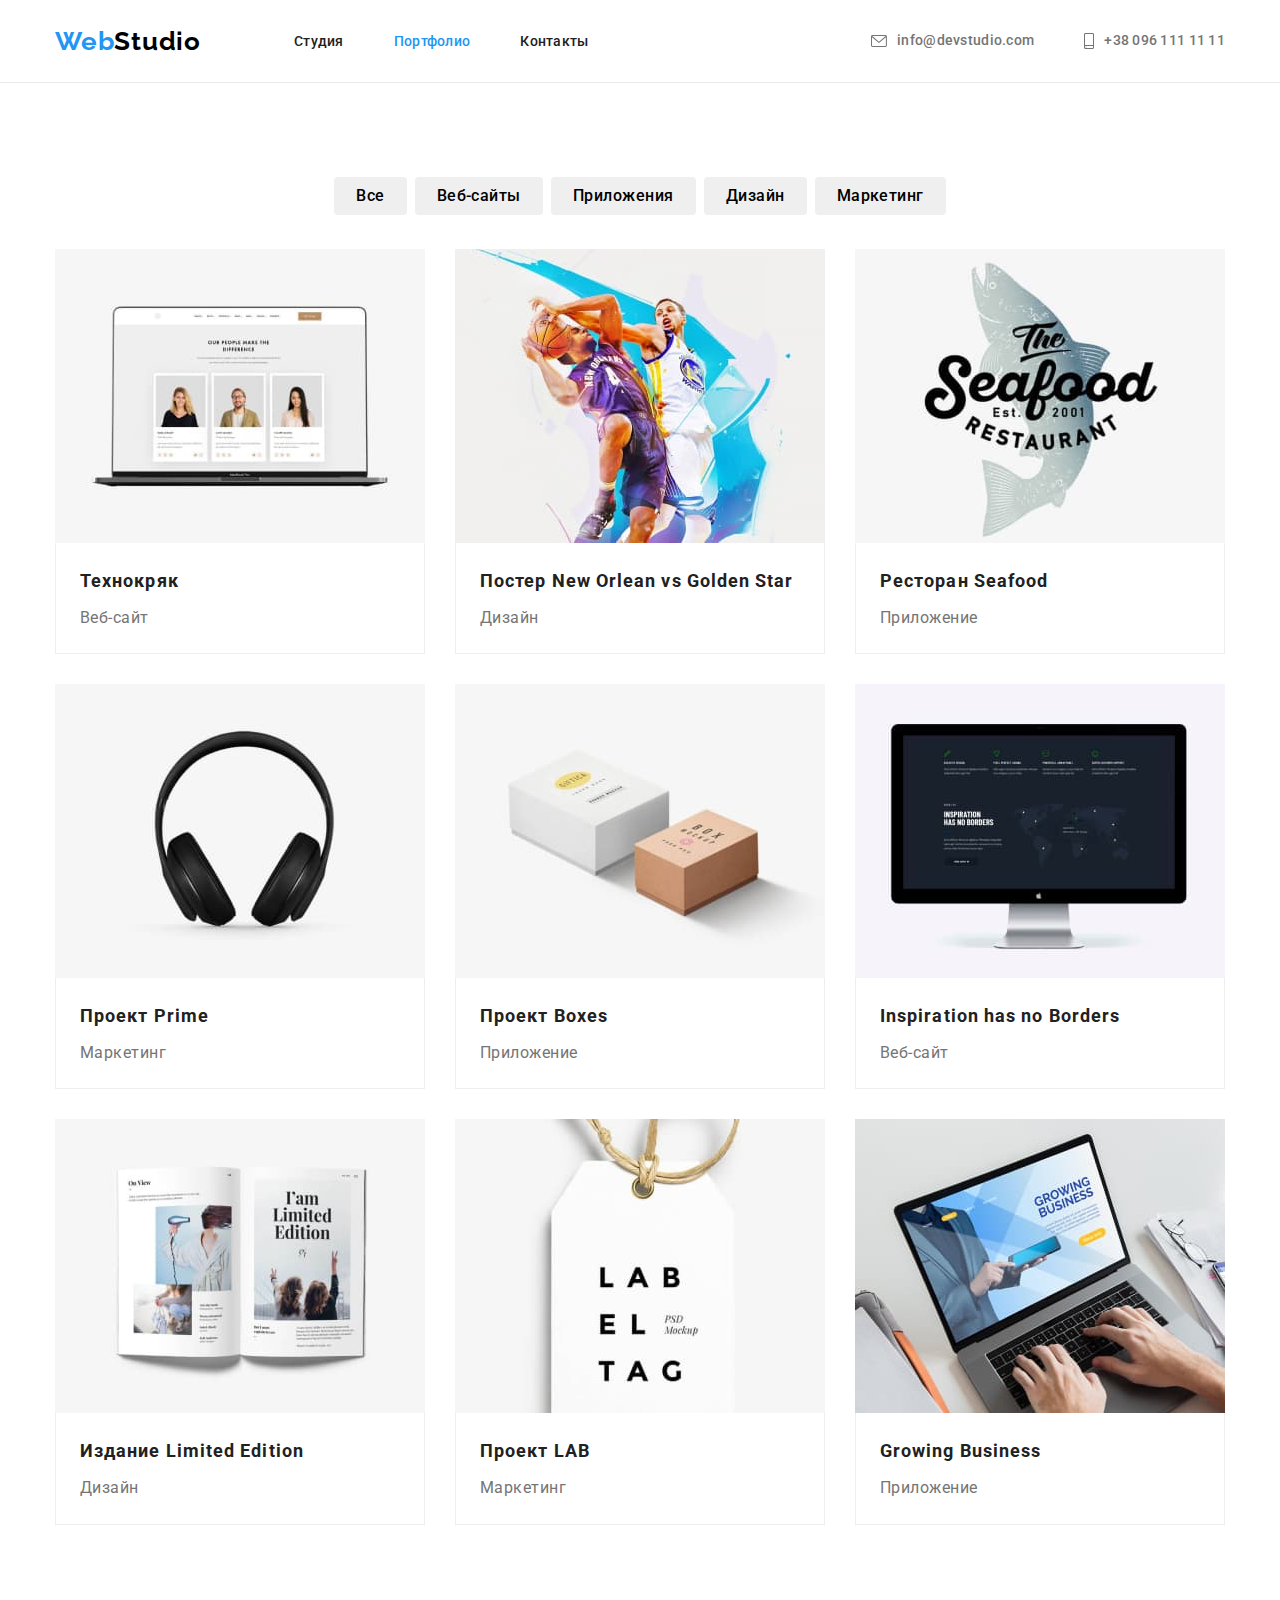
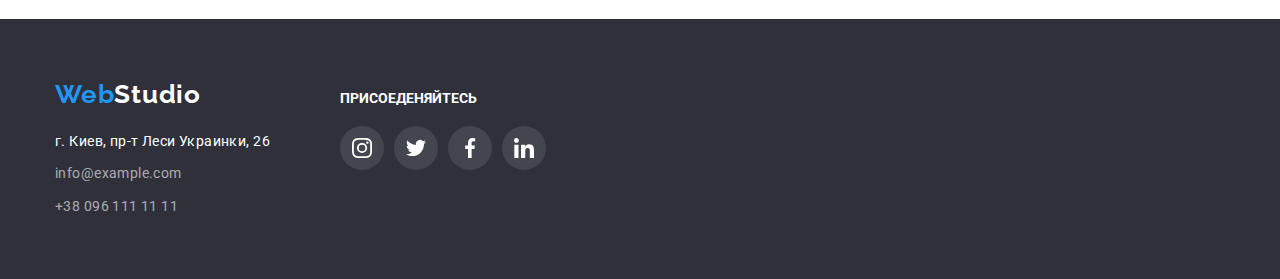
==== portfolio.html @ 79bbf976 "Add files via upload" ====
<!DOCTYPE html>
<html lang="ru">
  <head>
    <meta charset="UTF-8" />
    <meta http-equiv="X-UA-Compatible" content="IE=edge" />
    <meta name="viewport" content="width=device-width, initial-scale=1.0" />
    <title>Портфолио</title>
    <link rel="preconnect" href="https://fonts.googleapis.com" />
    <link rel="preconnect" href="https://fonts.gstatic.com" crossorigin />
    <link
      href="https://fonts.googleapis.com/css2?family=Raleway:wght@700&family=Roboto:wght@400;500;700;900&display=swap"
      rel="stylesheet"
    />
    <link
      rel="stylesheet"
      href="https://cdn.jsdelivr.net/npm/modern-normalize@1.1.0/modern-normalize.min.css"
    />
    <link rel="stylesheet" href="./css/styles.css" />
  </head>
  <body>
    <header class="header">
      <div class="section-nav container">
        <a class="logo logo-top link" href="index.html"
          ><span class="logo-web">Web</span>Studio</a
        >
        <nav class="header-nav accent-effect">
          <ul class="header-list list">
            <li class="header-item">
              <a href="index.html" class="link-header link">Студия</a>
            </li>
            <li class="header-item">
              <a href="portfolio.html" class="link-header current link"
                >Портфолио</a
              >
            </li>
            <li class="header-item">
              <a href="" class="link-header link">Контакты</a>
            </li>
          </ul>
        </nav>
        <ul class="list accent-effect list-contacts-top">
          <li class="contacts-item">
            <a
              href="mailto:info@devstudio.com"
              class="contacts contacts-top link"
            >
              <svg width="16px" height="12px" class="icon-envelope">
                <use href="./images/icons.svg#icon-envelope"></use>
              </svg>
              info@devstudio.com</a
            >
          </li>
          <li class="contacts-item">
            <a href="tel:+380961111111" class="contacts contacts-top link">
              <svg width="10px" height="16px" class="icon-smartphone">
                <use href="./images/icons.svg#icon-smartphone"></use>
              </svg>
              +38 096 111 11 11</a
            >
          </li>
        </ul>
      </div>
    </header>
    <main>
      <!-- Портфолио -->
      <section class="portfolio section">
        <div class="Portfolio-container container">
          <h2 hidden class="visually-hidden">Портфолио</h2>
          <ul class="portfolio-button-list list">
            <li class="portfolio-button-item">
              <button class="button portfolio-button" type="button">Все</button>
            </li>
            <li class="portfolio-button-item">
              <button class="button portfolio-button" type="button">
                Веб-сайты
              </button>
            </li>
            <li class="portfolio-button-item">
              <button class="button portfolio-button" type="button">
                Приложения
              </button>
            </li>
            <li class="portfolio-button-item">
              <button class="button portfolio-button" type="button">
                Дизайн
              </button>
            </li>
            <li class="portfolio-button-item">
              <button class="button portfolio-button" type="button">
                Маркетинг
              </button>
            </li>
          </ul>
          <ul class="list portfolio-list-content">
            <li class="portfolio-item">
              <a class="link" href="">
                <img
                  class="porfolio-img"
                  src="images/img.jpg"
                  alt="Компьютер"
                  width="370"
                  height="294"
                />
                <div class="cards-content">
                  <h2 class="name-products-title">Технокряк</h2>
                  <p class="text products">Веб-сайт</p>
                </div>
              </a>
            </li>
            <li class="portfolio-item">
              <a class="link" href="">
                <img
                  class="porfolio-img"
                  src="images/img(1).jpg"
                  alt="Два баскетболиста"
                  width="370"
                  height="294"
                />
                <div class="cards-content">
                  <h2 class="name-products-title">
                    Постер New Orlean vs Golden Star
                  </h2>
                  <p class="text products">Дизайн</p>
                </div>
              </a>
            </li>
            <li class="portfolio-item">
              <a class="link" href="">
                <img
                  class="porfolio-img"
                  src="images/img(2).jpg"
                  alt="Логотип рыба"
                  width="370"
                  height="294"
                />
                <div class="cards-content">
                  <h2 class="name-products-title">Ресторан Seafood</h2>
                  <p class="text products">Приложение</p>
                </div>
              </a>
            </li>
            <li class="portfolio-item">
              <a class="link" href="">
                <img
                  class="porfolio-img"
                  src="images/img(3).jpg"
                  alt="Наушники"
                  width="370"
                  height="294"
                />
                <div class="cards-content">
                  <h2 class="name-products-title">Проект Prime</h2>
                  <p class="text products">Маркетинг</p>
                </div>
              </a>
            </li>
            <li class="portfolio-item">
              <a class="link" href="">
                <img
                  class="porfolio-img"
                  src="images/img(4).jpg"
                  alt="Коробки"
                  width="370"
                  height="294"
                />
                <div class="cards-content">
                  <h2 class="name-products-title">Проект Boxes</h2>
                  <p class="text products">Приложение</p>
                </div>
              </a>
            </li>
            <li class="portfolio-item">
              <a class="link" href="">
                <img
                  class="porfolio-img"
                  src="images/img(5).jpg"
                  alt="Монитор"
                  width="370"
                  height="294"
                />
                <div class="cards-content">
                  <h2 class="name-products-title">
                    Inspiration has no Borders
                  </h2>
                  <p class="text products">Веб-сайт</p>
                </div>
              </a>
            </li>
            <li class="portfolio-item">
              <a class="link" href="">
                <img
                  class="porfolio-img"
                  src="images/img(6).jpg"
                  alt="Книга"
                  width="370"
                  height="294"
                />
                <div class="cards-content">
                  <h2 class="name-products-title">Издание Limited Edition</h2>
                  <p class="text products">Дизайн</p>
                </div>
              </a>
            </li>
            <li class="portfolio-item">
              <a class="link" href="">
                <img
                  class="porfolio-img"
                  src="images/img(7).jpg"
                  alt="Бирка"
                  width="370"
                  height="294"
                />
                <div class="cards-content">
                  <h2 class="name-products-title">Проект LAB</h2>
                  <p class="text products">Маркетинг</p>
                </div>
              </a>
            </li>
            <li class="portfolio-item">
              <a class="link" href="">
                <img
                  class="porfolio-img"
                  src="images/img(8).jpg"
                  alt="Человер работает за комьютером"
                  width="370"
                  height="294"
                />
                <div class="cards-content">
                  <h2 class="name-products-title">Growing Business</h2>
                  <p class="text products">Приложение</p>
                </div>
              </a>
            </li>
          </ul>
        </div>
      </section>
    </main>
    <!--Подвал-->
    <footer class="footer">
      <div class="container">
        <div class="section-footer">
          <a class="logo logo-bot link" href="index.html"
            ><span class="logo-web">Web</span>Studio</a
          >
          <address>
            <p class="city-address">г. Киев, пр-т Леси Украинки, 26</p>
            <ul class="list accent-effect">
              <li>
                <a
                  href="mailto:info@devstudio.com"
                  class="contacts contacts-bot link"
                  >info@example.com</a
                >
              </li>
              <li>
                <a href="tel:+380961111111" class="contacts contacts-bot link"
                  >+38 096 111 11 11</a
                >
              </li>
            </ul>
          </address>
        </div>
        <div class="section-social">
          <h3 class="title-social">Присоеденяйтесь</h3>
          <div>
            <ul class="list-social">
              <li class="item-social">
                <a class="link-social">
                  <svg width="20" height="20">
                    <use href="./images/icons.svg#icon-instagram"></use>
                  </svg>
                </a>
              </li>
              <li class="item-social">
                <a class="link-social">
                  <svg width="20" height="20">
                    <use href="./images/icons.svg#icon-twitter-1-1"></use>
                  </svg>
                </a>
              </li>
              <li class="item-social">
                <a class="link-social">
                  <svg width="20" height="20">
                    <use href="./images/icons.svg#icon-facebook"></use>
                  </svg>
                </a>
              </li>
              <li class="item-social">
                <a class="link-social">
                  <svg width="20" height="20">
                    <use href="./images/icons.svg#icon-linkedin"></use>
                  </svg>
                </a>
              </li>
            </ul>
          </div>
        </div>
      </div>
    </footer>
  </body>
</html>
---- css/styles.css ----
/* цвет основного текста #212121; */
/* цвет второстепенного текста  #757575; */
/* акцент цвет  #2196F3*/
/* белий цвет #FFFFFF */
/* цвет сылок подвала color rgba(255, 255, 255, 0.6); */
/* цвет фона вторичный background: #F5F4FA; */
/* Цвет подвала background: #2F303A; */
:root {
  --primery-text-color: #212121;
  --secondary-text-color: #757575;
  --main-light-color-text: #ffffff;
  --accent-color: #2196f3;
  /* Цвет подвала background: #2F303A; */
  --secondary-background-color: #2f303a;
  --color-contacts-bot: rgba(255, 255, 255, 0.6);
  --color-logo-dark: #000000;
  --color-hero-bt-hover: #188ce8;
  --color-secondary-icon: #afb1b8;
}

body {
  background: var(--main-light-color-text);
  color: var(--primery-text-color);
  font-family: "Roboto", sans-serif;
  font-size: 16px;
  font-style: normal;
}
p,
h1,
h2,
h3,
h4,
h5,
h6 {
  margin-top: 0px;
  margin-bottom: 0px;
}
ul {
  padding-left: 0px;
  margin-top: 0px;
  margin-bottom: 0px;
}

.button {
  cursor: pointer;
  font-family: inherit;
  border: none;
}

.curent-button {
  color: var(--main-light-color-text);
  background-color: var(--accent-color);
}

.accent-effect .link:hover,
.accent-effect .link:focus {
  color: var(--accent-color);
  fill: var(--accent-color);
}
.section {
  padding-top: 94px;
  padding-bottom: 94px;
}

/*-------------------------------- Сбрасывает маркеры со списков и подчёркивания ссылок*/
.list {
  list-style: none;
}
.link {
  text-decoration: none;
}

/* -----------------------------------------Контакты */
.contacts {
  text-decoration: none;
}
.contacts-top {
  color: var(--secondary-text-color);
  font-weight: 500;
  font-size: 14px;
  line-height: 1.14;
  letter-spacing: 0.02em;
  display: flex;
  align-items: center;
}

.contacts-bot {
  color: var(--color-contacts-bot);
  font-size: 14px;
  line-height: 1.7;
  letter-spacing: 0.03em;
  font-style: normal;

  margin-top: 9px;
  display: block;
}

.list-contacts-top {
  display: flex;
  padding-left: 0px;
  margin-left: auto;
  align-items: center;
}

.list-contacts-top .contacts-item + .contacts-item {
  margin-left: 50px;
}
/* иконка */
.icon-envelope {
  margin-right: 10px;
  fill: currentColor;
}
.icon-envelope:hover,
.icon-envelope:focus {
  fill: var(--accent-color);
}
.contacts-item {
  display: flex;
  align-items: center;
}

.icon-smartphone {
  margin-right: 10px;
  fill: currentColor;
}

/* -------------------------------------- -------навигация Шапки */

.link-header {
  color: inherit;
  font-weight: 500;
  font-size: 14px;
  line-height: 1.14;
  letter-spacing: 0.02em;
}

.container {
  width: 1200px;
  padding-left: 15px;
  padding-right: 15px;
  margin-left: auto;
  margin-right: auto;
}
.header-list {
  display: flex;
  margin-top: 32px;
  margin-bottom: 32px;
}
.header-item:not(:last-child) {
  margin-right: 50px;
}
.section-nav {
  display: flex;
  align-items: center;
}
.header-nav {
  margin-left: 93px;
}
.header {
  border-bottom: 1px solid #ececec;
}
/*--------------------------------------------------hero */
.hero {
  background-color: var(--secondary-background-color);

  text-align: center;
  justify-content: center;
  align-items: center;

  max-width: 1600px;
  padding: 200px 0;
  margin-left: auto;
  margin-right: auto;

  background-image: linear-gradient(
      to right,
      rgba(47, 48, 58, 0.4),
      rgba(47, 48, 58, 0.4)
    ),
    url(../images/bg-hero.jpg);
  background-size: cover;
  background-position: center;
  background-repeat: no-repeat;
}

.hero-title {
  color: var(--main-light-color-text);
  font-weight: 900;
  font-size: 44px;
  line-height: 1.4;
  text-align: center;
  letter-spacing: 0.06em;
  text-transform: uppercase;

  width: 696px;
  height: 120px;
  margin-bottom: 30px;
  margin-right: auto;
  margin-left: auto;
}
.hero-bt {
  font-weight: 700;
  font-size: 16px;
  line-height: 1.87;
  align-items: center;
  text-align: center;
  letter-spacing: 0.06em;
  background-color: var(--accent-color);
  color: var(--main-light-color-text);

  padding-left: 32px;
  padding-right: 32px;
  padding-top: 10px;
  padding-bottom: 10px;
  border-radius: 4px;

  box-shadow: 0px 4px 4px rgba(0, 0, 0, 0.15);
  border-radius: 4px;
}
.hero-section {
}
.current {
  color: var(--accent-color);
}

.hero-bt:hover,
.hero-bt:focus {
  color: var(--main-light-color-text);
  background-color: var(--color-hero-bt-hover);
}

/*----------------------------------------------- Преимущества */

.benefits {
  font-size: 14px;
  line-height: 1.14;
  letter-spacing: 0.03em;
  margin-left: auto;
  margin-right: auto;
}

.hero + .benefits {
  padding-bottom: 0px;
}

.benefits-text {
  font-size: 14px;
  line-height: 1.71;
}

.benefits-list {
  display: flex;
}
.benefits-item {
  width: 270px;
}
.benefits-item:not(:last-child) {
  margin-right: 30px;
}
.benefits-title {
  margin-bottom: 10px;
}
.section-benefits-icon {
  background-color: #f5f4fa;
  margin-bottom: 30px;
  border-radius: 4px;
  height: 120px;
  display: flex;
  justify-content: center;
  align-items: center;
}

/*---------------------------------------------- Чем мы занимаемся */
.aboutus {
  margin-left: auto;
  margin-right: auto;
}

.aboutus-title {
  font-weight: 700;
  font-size: 36px;
  line-height: 1.16;
  text-align: center;
  letter-spacing: 0.03em;
  color: var(--primery-text-color);

  margin-bottom: 50px;
}

.aboutus-list {
  display: flex;
  margin-top: 0px;
  margin-bottom: 0px;
}
.aboutus-item:not(:last-child) {
  margin-right: 30px;
}


/*---------------------------------------------- Наша команда */
.team {
  line-height: 1.18;
  letter-spacing: 0.03em;
  background-color: #f5f4fa;

  padding-top: 94px;
  margin-left: auto;
  margin-right: auto;
}

.team-list {
  display: flex;
  margin-bottom: 0px;
  margin-top: 0px;
}
.team-item:not(:last-child) {
  margin-right: 30px;
}
.team-item {
  width: 270px;
  text-align: center;

  background-color: var(--main-light-color-text);

  border-bottom-left-radius: 4px;
  border-bottom-right-radius: 4px;
  box-shadow: 0px 1px 3px rgba(0, 0, 0, 0.12), 0px 1px 1px rgba(0, 0, 0, 0.14),
    0px 2px 1px rgba(0, 0, 0, 0.2);
}

.team-title {
  font-weight: 700;
  font-size: 36px;
  line-height: 1.16;
  text-align: center;
  color: var(--primery-text-color);

  margin-bottom: 50px;
}

.name-title {
  color: var(--primery-text-color);
  font-weight: 500;
  font-size: 16px;

  margin-bottom: 10px;
}

.text-after-name {
  line-height: 1.19;
  font-size: 16px;
  margin-bottom: 16px;
}
.secondary-container-team {
  padding-top: 30px;
  padding-bottom: 30px;
}
.social-network {
  display: flex;
  justify-content: space-evenly;
}
.section-network {
  margin-left: 10px;
}
.list-network {
  list-style: none;
  display: flex;
  fill: var(--color-secondary-icon);
}
.list-network .item-icon:not(:last-child) {
  margin-right: 10px;
}


.item-icon .link-network {
  display: flex;
  width: 44px;
  height: 44px;
  align-items: center;
  justify-content: center;
  text-align: center;
}
.link-network:hover,
.link-network:focus {
  background-color: var(--accent-color);
  fill: var(--main-light-color-text);
  border-radius: 50%;
}


/*------------------------Наши клиенты-------------------- */
.section-clients {
  line-height: 1.18;
  letter-spacing: 0.03em;

  padding-top: 94px;
  margin-left: auto;
  margin-right: auto;
  margin-bottom: 94px;
}
.clients {
  display: flex;
  list-style: none;
  justify-content: center;
}
.item-clients {
  width: 170px;
  height: 92px;
  border-radius: 4px;

  fill: var(--color-secondary-icon);
  border: 1px solid var(--color-secondary-icon);
  text-align: center;
  display: flex;
  align-items: center;
  justify-content: center;
}
.clients .item-clients:not(:last-child) {
  margin-right: 30px;
}
.item-clients:hover,
.item-clients:focus {
  fill: var(--accent-color);
  border: 1px solid var(--accent-color);
}

/*--------------------------------------------Заголовки */
.benefits-title {
  font-weight: 700;
  font-size: 14px;
  line-height: 1.14;
  letter-spacing: 0.03em;
  text-transform: uppercase;
  color: var(--primery-text-color);
}
.text {
  color: var(--secondary-text-color);
  letter-spacing: 0.03em;
}

/*----------------------------------------------Логотип */
.logo {
  text-decoration: none;
  font-family: "Raleway", sans-serif;
  font-weight: 700;
  font-size: 26px;
  line-height: 1.2;
  letter-spacing: 0.03em;
}

.logo-web {
  color: var(--accent-color);
}

.logo-top {
  color: var(--color-logo-dark);
}

.logo-bot {
  color: var(--main-light-color-text);
  margin-bottom: 20px;
  display: block;
  height: 31px;
  width: 145px;
}
/* ---------------------------------------------------Подвал */

.footer {
  background-color: var(--secondary-background-color);
  color: var(--main-light-color-text);
  display: block;

  padding-bottom: 60px;
  padding-top: 60px;
  margin-left: auto;
  margin-right: auto;
}
.footer .container {
  display: flex;
  align-items: baseline;
}
.title-social {
  font-weight: 700;
  font-size: 14px;
  line-height: 16px;
  text-transform: uppercase;
  margin-bottom: 20px;

  color: var(--main-light-color-text);
}
.list-social {
  display: flex;
  list-style: none;
}

.item-social:not(:last-child) {
  margin-right: 10px;
}

.link-social:hover,
.link-social:focus {
  background: var(--accent-color);
}
.section-social {
  margin-left: 70px;
}

.link-social{
  width: 44px;
  height: 44px;
  border-radius: 50%;
  background: rgba(255, 255, 255, 0.1);

  fill: var(--main-light-color-text);
  text-align: center;
  display: flex;
  align-items: center;
  justify-content: center;

}

/*----------------------------------------------------Адресс */
.city-address {
  font-size: 14px;
  font-style: normal;
  line-height: 1.71;
  letter-spacing: 0.03em;
  color: var(--main-light-color-text);

  margin-bottom: 9px;
}

/*----------------------------------------------------Портфолио */
.visually-hidden {
  position: absolute;
  white-space: nowrap;
  width: 1px;
  height: 1px;
  overflow: hidden;
  border: 0;
  padding: 0;
  clip: rect(0 0 0 0);
  clip-path: inset(50%);
  margin: -1px;
}

.portfolio {
  background-color: var(--main-light-color-text);
}

.portfolio-button:hover,
.portfolio-button:focus {
  background-color: var(--accent-color);
  color: var(--main-light-color-text);
  box-shadow: 0px 3px 1px rgba(0, 0, 0, 0.1), 0px 1px 2px rgba(0, 0, 0, 0.08),
    0px 2px 2px rgba(0, 0, 0, 0.12);
}

.portfolio-button {
  font-weight: 500;
  font-size: 16px;
  line-height: 1.62;
  letter-spacing: 0.03em;
  font-style: normal;

  border-radius: 4px;
  padding: 6px 22px;
}
.portfolio-button-list {
  display: flex;
  justify-content: center;
  margin-bottom: 34px;
}
.portfolio-button-item:not(:last-child) {
  margin-right: 8px;
}

.portfolio-list-content {
  display: flex;
  flex-wrap: wrap;
}
.portfolio-item .link {
  display: block;
}

.portfolio-item {
  width: 370px;
  margin-right: 30px;
  margin-bottom: 30px;
}
.portfolio-item:nth-child(3n) {
  margin-right: 0px;
}
.portfolio-item:nth-last-child(-n + 3) {
  margin-bottom: 0;
}
.portfolio-item .link:hover,
.portfolio-item .link:focus {
  box-shadow: 0px 1px 1px rgba(0, 0, 0, 0.12), 0px 4px 4px rgba(0, 0, 0, 0.06),
    1px 4px 6px rgba(0, 0, 0, 0.16);
}
.porfolio-img {
  display: block;
}
.cards-content {
  border: solid #eeeeee;
  border-width: 0 1px 1px 1px;
  padding: 20px 24px;
}

/*-----------------------------------------------------Наши продукти*/

.name-products-title {
  font-weight: 700;
  font-size: 18px;
  line-height: 2;
  letter-spacing: 0.06em;

  color: var(--primery-text-color);

  width: 332px;
  height: 36px;
  margin-left: auto;
  margin-right: auto;
  margin-bottom: 4px;
}

.products {
  line-height: 1.88;
  letter-spacing: 0.03em;

  width: 332px;
}
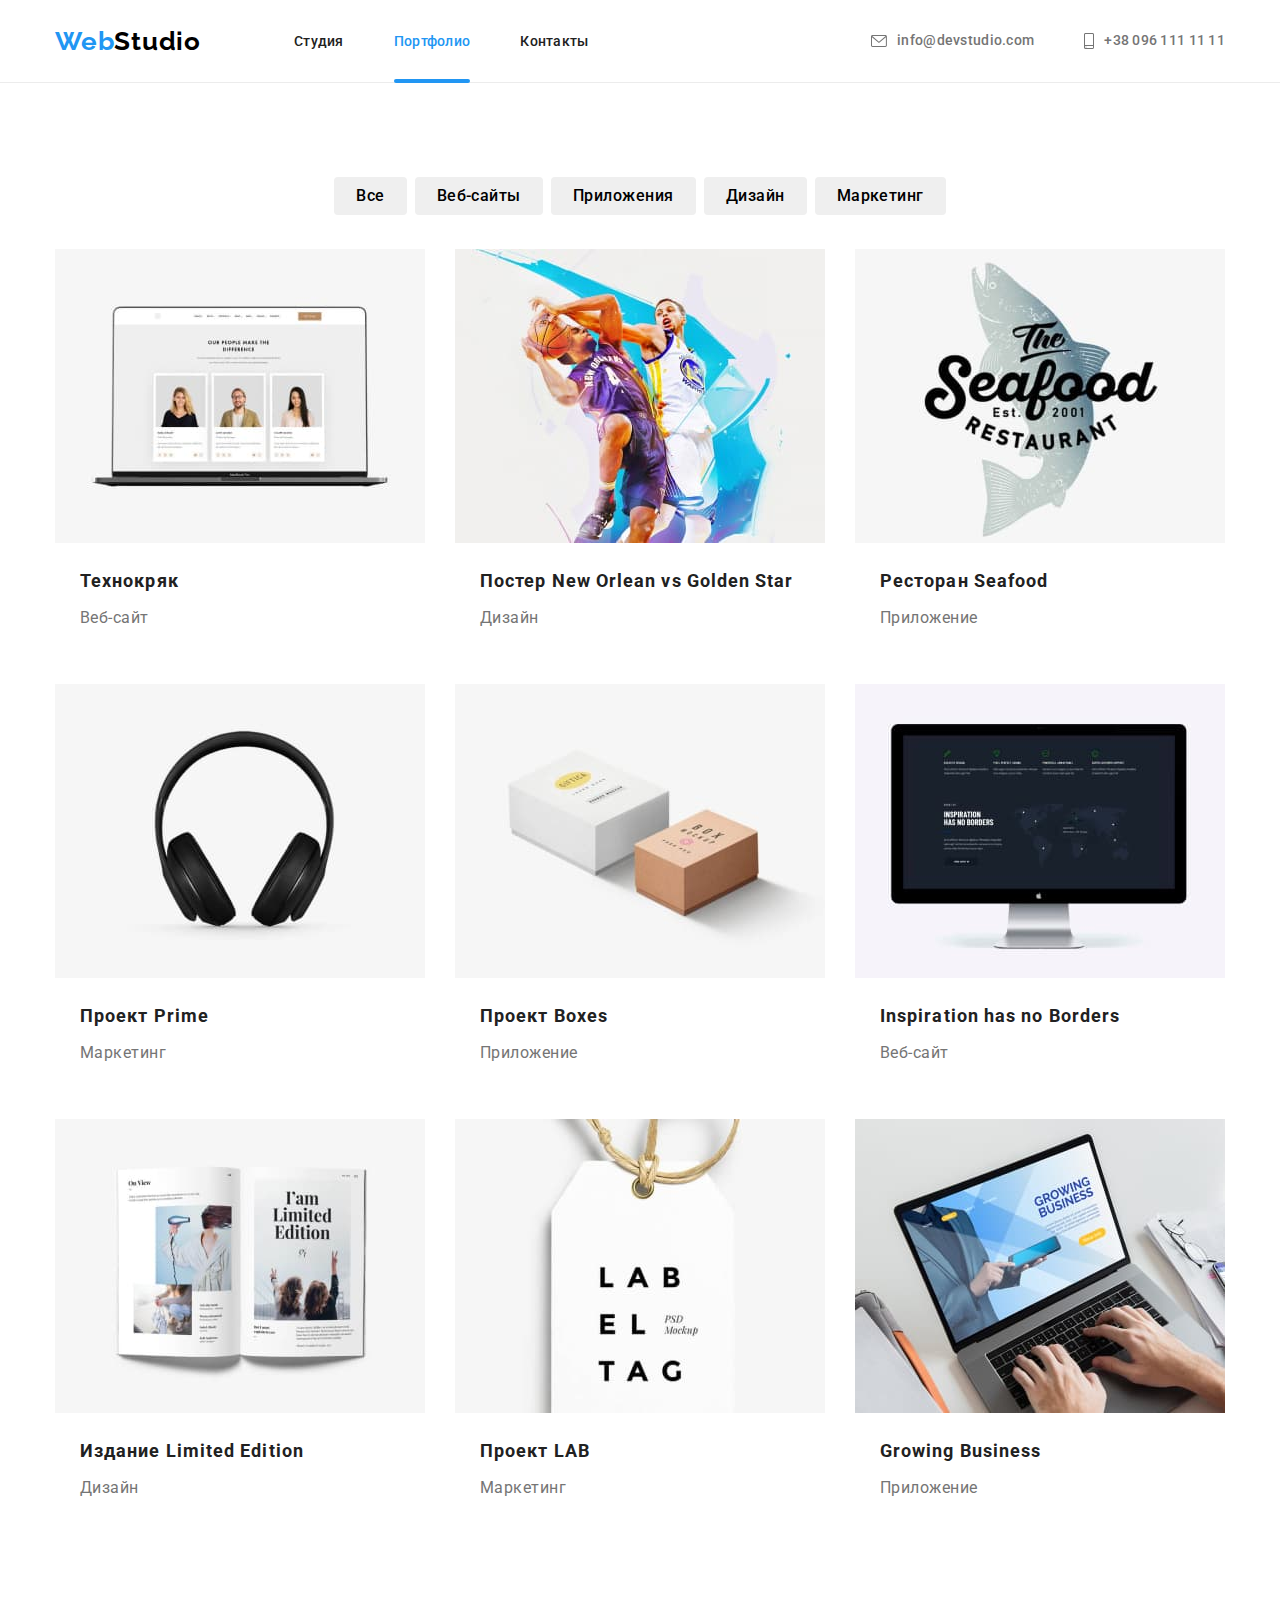
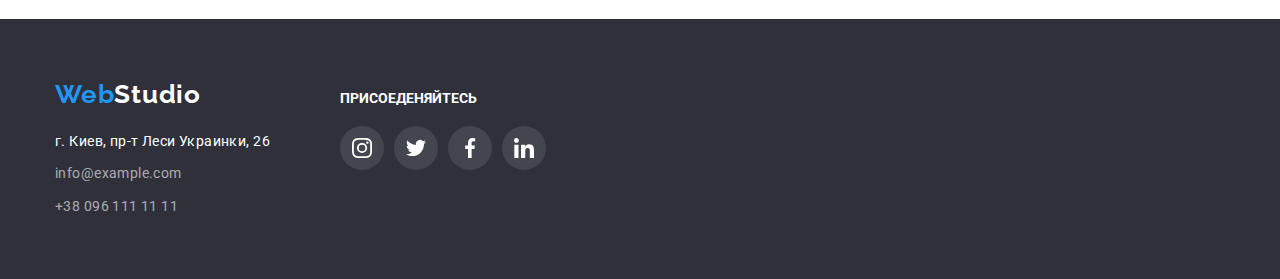
==== commit 99387e11: "Делает транзишин без глобальных ." ====
--- a/portfolio.html
+++ b/portfolio.html
@@ -94,6 +94,7 @@
           <ul class="list portfolio-list-content">
             <li class="portfolio-item">
               <a class="link" href="">
+                <div class="portfolio-box-img">
                 <img
                   class="porfolio-img"
                   src="images/img.jpg"
@@ -101,6 +102,8 @@
                   width="370"
                   height="294"
                 />
+                <p class="portfolio-leaving-text">Ресурс предлагает комплексные предложения с разным уровнем функционала и сервисов. Все это позволит посетителю получить исчерпывающие сведения о компании или частном лице.</p>
+              </div>
                 <div class="cards-content">
                   <h2 class="name-products-title">Технокряк</h2>
                   <p class="text products">Веб-сайт</p>
@@ -109,6 +112,7 @@
             </li>
             <li class="portfolio-item">
               <a class="link" href="">
+                <div class="portfolio-box-img">
                 <img
                   class="porfolio-img"
                   src="images/img(1).jpg"
@@ -116,6 +120,8 @@
                   width="370"
                   height="294"
                 />
+                <p class="portfolio-leaving-text">Ресурс предлагает комплексные предложения с разным уровнем функционала и сервисов. Все это позволит посетителю получить исчерпывающие сведения о компании или частном лице.</p>
+              </div>
                 <div class="cards-content">
                   <h2 class="name-products-title">
                     Постер New Orlean vs Golden Star
@@ -126,6 +132,7 @@
             </li>
             <li class="portfolio-item">
               <a class="link" href="">
+                <div class="portfolio-box-img">
                 <img
                   class="porfolio-img"
                   src="images/img(2).jpg"
@@ -133,6 +140,8 @@
                   width="370"
                   height="294"
                 />
+                <p class="portfolio-leaving-text">Ресурс предлагает комплексные предложения с разным уровнем функционала и сервисов. Все это позволит посетителю получить исчерпывающие сведения о компании или частном лице.</p>
+              </div>
                 <div class="cards-content">
                   <h2 class="name-products-title">Ресторан Seafood</h2>
                   <p class="text products">Приложение</p>
@@ -141,6 +150,7 @@
             </li>
             <li class="portfolio-item">
               <a class="link" href="">
+                <div class="portfolio-box-img">
                 <img
                   class="porfolio-img"
                   src="images/img(3).jpg"
@@ -148,6 +158,8 @@
                   width="370"
                   height="294"
                 />
+                <p class="portfolio-leaving-text">Ресурс предлагает комплексные предложения с разным уровнем функционала и сервисов. Все это позволит посетителю получить исчерпывающие сведения о компании или частном лице.</p>
+              </div>
                 <div class="cards-content">
                   <h2 class="name-products-title">Проект Prime</h2>
                   <p class="text products">Маркетинг</p>
@@ -156,6 +168,7 @@
             </li>
             <li class="portfolio-item">
               <a class="link" href="">
+                <div class="portfolio-box-img">
                 <img
                   class="porfolio-img"
                   src="images/img(4).jpg"
@@ -163,6 +176,8 @@
                   width="370"
                   height="294"
                 />
+                <p class="portfolio-leaving-text">Ресурс предлагает комплексные предложения с разным уровнем функционала и сервисов. Все это позволит посетителю получить исчерпывающие сведения о компании или частном лице.</p>
+              </div>
                 <div class="cards-content">
                   <h2 class="name-products-title">Проект Boxes</h2>
                   <p class="text products">Приложение</p>
@@ -171,6 +186,7 @@
             </li>
             <li class="portfolio-item">
               <a class="link" href="">
+                <div class="portfolio-box-img">
                 <img
                   class="porfolio-img"
                   src="images/img(5).jpg"
@@ -178,6 +194,8 @@
                   width="370"
                   height="294"
                 />
+                <p class="portfolio-leaving-text">Ресурс предлагает комплексные предложения с разным уровнем функционала и сервисов. Все это позволит посетителю получить исчерпывающие сведения о компании или частном лице.</p>
+              </div>
                 <div class="cards-content">
                   <h2 class="name-products-title">
                     Inspiration has no Borders
@@ -188,6 +206,7 @@
             </li>
             <li class="portfolio-item">
               <a class="link" href="">
+                <div class="portfolio-box-img">
                 <img
                   class="porfolio-img"
                   src="images/img(6).jpg"
@@ -195,6 +214,8 @@
                   width="370"
                   height="294"
                 />
+                <p class="portfolio-leaving-text">Ресурс предлагает комплексные предложения с разным уровнем функционала и сервисов. Все это позволит посетителю получить исчерпывающие сведения о компании или частном лице.</p>
+              </div>
                 <div class="cards-content">
                   <h2 class="name-products-title">Издание Limited Edition</h2>
                   <p class="text products">Дизайн</p>
@@ -203,6 +224,7 @@
             </li>
             <li class="portfolio-item">
               <a class="link" href="">
+                <div class="portfolio-box-img">
                 <img
                   class="porfolio-img"
                   src="images/img(7).jpg"
@@ -210,6 +232,8 @@
                   width="370"
                   height="294"
                 />
+                <p class="portfolio-leaving-text">Ресурс предлагает комплексные предложения с разным уровнем функционала и сервисов. Все это позволит посетителю получить исчерпывающие сведения о компании или частном лице.</p>
+              </div>
                 <div class="cards-content">
                   <h2 class="name-products-title">Проект LAB</h2>
                   <p class="text products">Маркетинг</p>
@@ -218,6 +242,7 @@
             </li>
             <li class="portfolio-item">
               <a class="link" href="">
+                <div class="portfolio-box-img">
                 <img
                   class="porfolio-img"
                   src="images/img(8).jpg"
@@ -225,6 +250,8 @@
                   width="370"
                   height="294"
                 />
+                <p class="portfolio-leaving-text">Ресурс предлагает комплексные предложения с разным уровнем функционала и сервисов. Все это позволит посетителю получить исчерпывающие сведения о компании или частном лице.</p>
+              </div>
                 <div class="cards-content">
                   <h2 class="name-products-title">Growing Business</h2>
                   <p class="text products">Приложение</p>
@@ -265,28 +292,28 @@
           <div>
             <ul class="list-social">
               <li class="item-social">
-                <a class="link-social">
+                <a href="" class="link-social">
                   <svg width="20" height="20">
                     <use href="./images/icons.svg#icon-instagram"></use>
                   </svg>
                 </a>
               </li>
               <li class="item-social">
-                <a class="link-social">
+                <a href="" class="link-social">
                   <svg width="20" height="20">
                     <use href="./images/icons.svg#icon-twitter-1-1"></use>
                   </svg>
                 </a>
               </li>
               <li class="item-social">
-                <a class="link-social">
+                <a href="" class="link-social">
                   <svg width="20" height="20">
                     <use href="./images/icons.svg#icon-facebook"></use>
                   </svg>
                 </a>
               </li>
               <li class="item-social">
-                <a class="link-social">
+                <a href="" class="link-social">
                   <svg width="20" height="20">
                     <use href="./images/icons.svg#icon-linkedin"></use>
                   </svg>
--- a/css/styles.css
+++ b/css/styles.css
@@ -35,6 +35,7 @@
   margin-top: 0px;
   margin-bottom: 0px;
 }
+
 ul {
   padding-left: 0px;
   margin-top: 0px;
@@ -55,8 +56,10 @@
 .accent-effect .link:hover,
 .accent-effect .link:focus {
   color: var(--accent-color);
-  fill: var(--accent-color);
-}
+}
+
+
+
 .section {
   padding-top: 94px;
   padding-bottom: 94px;
@@ -82,6 +85,8 @@
   letter-spacing: 0.02em;
   display: flex;
   align-items: center;
+  transition: color 250ms cubic-bezier(0.4, 0, 0.2, 1);
+  
 }
 
 .contacts-bot {
@@ -93,6 +98,7 @@
 
   margin-top: 9px;
   display: block;
+  transition: color 250ms cubic-bezier(0.4, 0, 0.2, 1);
 }
 
 .list-contacts-top {
@@ -132,7 +138,12 @@
   font-size: 14px;
   line-height: 1.14;
   letter-spacing: 0.02em;
-}
+  padding-top: 32px;
+  padding-bottom: 32px;
+
+  transition: color 250ms cubic-bezier(0.4, 0, 0.2, 1);
+}
+
 
 .container {
   width: 1200px;
@@ -149,6 +160,10 @@
 .header-item:not(:last-child) {
   margin-right: 50px;
 }
+.header-item{
+  position: relative;
+}
+
 .section-nav {
   display: flex;
   align-items: center;
@@ -215,21 +230,34 @@
   border-radius: 4px;
 
   box-shadow: 0px 4px 4px rgba(0, 0, 0, 0.15);
-  border-radius: 4px;
-}
-.hero-section {
-}
+
+  transition:color 250ms cubic-bezier(0.4, 0, 0.2, 1), background-color 250ms cubic-bezier(0.4, 0, 0.2, 1), box-shadow 250ms cubic-bezier(0.4, 0, 0.2, 1);
+}
+
 .current {
   color: var(--accent-color);
 }
 
+.link-header.current::after{
+  display: block;
+  content: "";
+  width: 100%;
+  height: 4px;
+  background-color: var(--accent-color);
+  border-radius: 2px;
+
+  position: absolute;
+  bottom: -33px;
+}
+
+
 .hero-bt:hover,
 .hero-bt:focus {
   color: var(--main-light-color-text);
   background-color: var(--color-hero-bt-hover);
 }
 
-/*----------------------------------------------- Преимущества */
+/*-------------------------------------------- Преимущества */
 
 .benefits {
   font-size: 14px;
@@ -270,7 +298,7 @@
   align-items: center;
 }
 
-/*---------------------------------------------- Чем мы занимаемся */
+/*------------------------------------------ Чем мы занимаемся */
 .aboutus {
   margin-left: auto;
   margin-right: auto;
@@ -292,8 +320,40 @@
   margin-top: 0px;
   margin-bottom: 0px;
 }
+
 .aboutus-item:not(:last-child) {
   margin-right: 30px;
+}
+
+.aboutus-box-img{
+  position: relative;
+}
+
+
+.aboutus-container-text{
+  background-color: rgba(47, 48, 58, 0.8);
+  width:370px ;
+  min-height: 70px;
+  display: flex;
+  align-items: center;
+  justify-content: center;
+  overflow: hidden;
+  position: absolute; 
+  bottom: 0;
+  margin: 0px;
+}
+.aboutus-box-img img {
+  display: block;
+}
+
+.aboutus-text{
+font-weight: 700;
+font-size: 14px;
+line-height: 1.14;
+text-align: center;
+letter-spacing: 0.03em;
+text-transform: uppercase;
+color:var(--main-light-color-text)
 }
 
 
@@ -371,22 +431,26 @@
   margin-right: 10px;
 }
 
-
 .item-icon .link-network {
   display: flex;
   width: 44px;
   height: 44px;
   align-items: center;
+  color: var(--color-secondary-icon);
   justify-content: center;
-  text-align: center;
-}
+  border-radius: 50%;
+  transition: color 250ms cubic-bezier(0.4, 0, 0.2, 1), background-color 250ms cubic-bezier(0.4, 0, 0.2, 1);
+}
+
 .link-network:hover,
 .link-network:focus {
   background-color: var(--accent-color);
-  fill: var(--main-light-color-text);
-  border-radius: 50%;
-}
-
+  color: var(--main-light-color-text);
+}
+
+.icon-general{
+  fill:currentColor;
+}
 
 /*------------------------Наши клиенты-------------------- */
 .section-clients {
@@ -408,23 +472,25 @@
   height: 92px;
   border-radius: 4px;
 
-  fill: var(--color-secondary-icon);
+  color: var(--color-secondary-icon);
   border: 1px solid var(--color-secondary-icon);
-  text-align: center;
+
   display: flex;
   align-items: center;
   justify-content: center;
+  transition:color 250ms cubic-bezier(0.4, 0, 0.2, 1), border 250ms cubic-bezier(0.4, 0, 0.2, 1);
 }
 .clients .item-clients:not(:last-child) {
   margin-right: 30px;
 }
+
 .item-clients:hover,
 .item-clients:focus {
-  fill: var(--accent-color);
+  color: var(--accent-color);
   border: 1px solid var(--accent-color);
 }
 
-/*--------------------------------------------Заголовки */
+/*---------------------------------Заголовки */
 .benefits-title {
   font-weight: 700;
   font-size: 14px;
@@ -438,7 +504,7 @@
   letter-spacing: 0.03em;
 }
 
-/*----------------------------------------------Логотип */
+/*---------------------------------Логотип */
 .logo {
   text-decoration: none;
   font-family: "Raleway", sans-serif;
@@ -463,7 +529,7 @@
   height: 31px;
   width: 145px;
 }
-/* ---------------------------------------------------Подвал */
+/* ---------------------------------Подвал */
 
 .footer {
   background-color: var(--secondary-background-color);
@@ -499,7 +565,7 @@
 
 .link-social:hover,
 .link-social:focus {
-  background: var(--accent-color);
+  background-color: var(--accent-color);
 }
 .section-social {
   margin-left: 70px;
@@ -509,17 +575,20 @@
   width: 44px;
   height: 44px;
   border-radius: 50%;
-  background: rgba(255, 255, 255, 0.1);
-
+  background-color: rgba(255, 255, 255, 0.1);
+  text-align: center;
+  display: flex;
+  align-items: center;
+  justify-content: center;
+transition:background-color 250ms cubic-bezier(0.4, 0, 0.2, 1);
+}
+
+.link-social svg{
   fill: var(--main-light-color-text);
-  text-align: center;
-  display: flex;
-  align-items: center;
-  justify-content: center;
-
-}
-
-/*----------------------------------------------------Адресс */
+}
+
+
+/*------------------------------------Адресс */
 .city-address {
   font-size: 14px;
   font-style: normal;
@@ -530,7 +599,65 @@
   margin-bottom: 9px;
 }
 
-/*----------------------------------------------------Портфолио */
+/* --------------------------------Модалка ------------------*/
+.backdrop {
+  width: 100%;
+  height: 100%;
+  background-color: rgba(0, 0, 0, 0.2);
+  position: fixed;
+  top: 0;
+  transition: opacity 250ms cubic-bezier(0.4, 0, 0.2, 1), visibility 250ms cubic-bezier(0.4, 0, 0.2, 1);
+}
+.backdrop.is-hidden .modal {
+  transform: skew(0) scale(2);
+}
+
+.modal{
+position: absolute;
+left: 50%;
+top: 50%;
+
+transform: translate(-50% ,-50%) skew(360deg) scale(1);
+transition: transform 250ms cubic-bezier(0.4, 0, 0.2, 1);
+
+min-height: 581px;
+width: 528px;
+
+background-color: var(--main-light-color-text);
+box-shadow: 0px 1px 3px rgba(0, 0, 0, 0.12), 0px 1px 1px rgba(0, 0, 0, 0.14), 0px 2px 1px rgba(0, 0, 0, 0.2);
+border-radius: 4px;
+
+}
+
+.modal-close {
+  width: 30px;
+  height: 30px;
+
+background-color: #FFFFFF;
+border: 1px solid rgba(0, 0, 0, 0.1);
+border-radius: 50%;
+
+position: absolute;
+top: 8px;
+right: 8px;
+
+cursor: pointer;
+
+}
+
+.icon-close{
+  height: 11px;
+  width: 11px;
+}
+
+.is-hidden{
+  opacity: 0;
+  pointer-events: none;
+  visibility: hidden;
+}
+
+
+/*--------------------------------Портфолио */
 .visually-hidden {
   position: absolute;
   white-space: nowrap;
@@ -565,6 +692,8 @@
 
   border-radius: 4px;
   padding: 6px 22px;
+  transition: background-color 250ms cubic-bezier(0.4, 0, 0.2, 1), color 250ms cubic-bezier(0.4, 0, 0.2, 1),box-shadow 250ms cubic-bezier(0.4, 0, 0.2, 1) ;
+  
 }
 .portfolio-button-list {
   display: flex;
@@ -594,6 +723,7 @@
 .portfolio-item:nth-last-child(-n + 3) {
   margin-bottom: 0;
 }
+
 .portfolio-item .link:hover,
 .portfolio-item .link:focus {
   box-shadow: 0px 1px 1px rgba(0, 0, 0, 0.12), 0px 4px 4px rgba(0, 0, 0, 0.06),
@@ -603,10 +733,44 @@
   display: block;
 }
 .cards-content {
-  border: solid #eeeeee;
+  border: solid var(--main-light-color-text);
   border-width: 0 1px 1px 1px;
   padding: 20px 24px;
 }
+
+
+.portfolio-box-img{
+  position: relative;
+  overflow: hidden;
+}
+
+
+.portfolio-leaving-text{
+  font-size: 18px;
+  line-height: 1.56;
+  letter-spacing: 0.03em;
+  color: var(--main-light-color-text);
+  background-color: rgba(33, 150, 243, 0.9);
+padding-top: 63px;
+padding-left: 24px;
+padding-bottom: 63px;
+padding-right: 24px;
+
+height: 100%;
+position: absolute;
+top: 0;
+left: 0;
+transform: translateY(100%);
+transition: transform 250ms cubic-bezier(0.4, 0, 0.2, 1);
+}
+
+.portfolio-item .link:hover .portfolio-leaving-text,
+.portfolio-item .link:focus .portfolio-leaving-text{
+  transform:translateY(0);
+}
+
+
+
 
 /*-----------------------------------------------------Наши продукти*/
 
